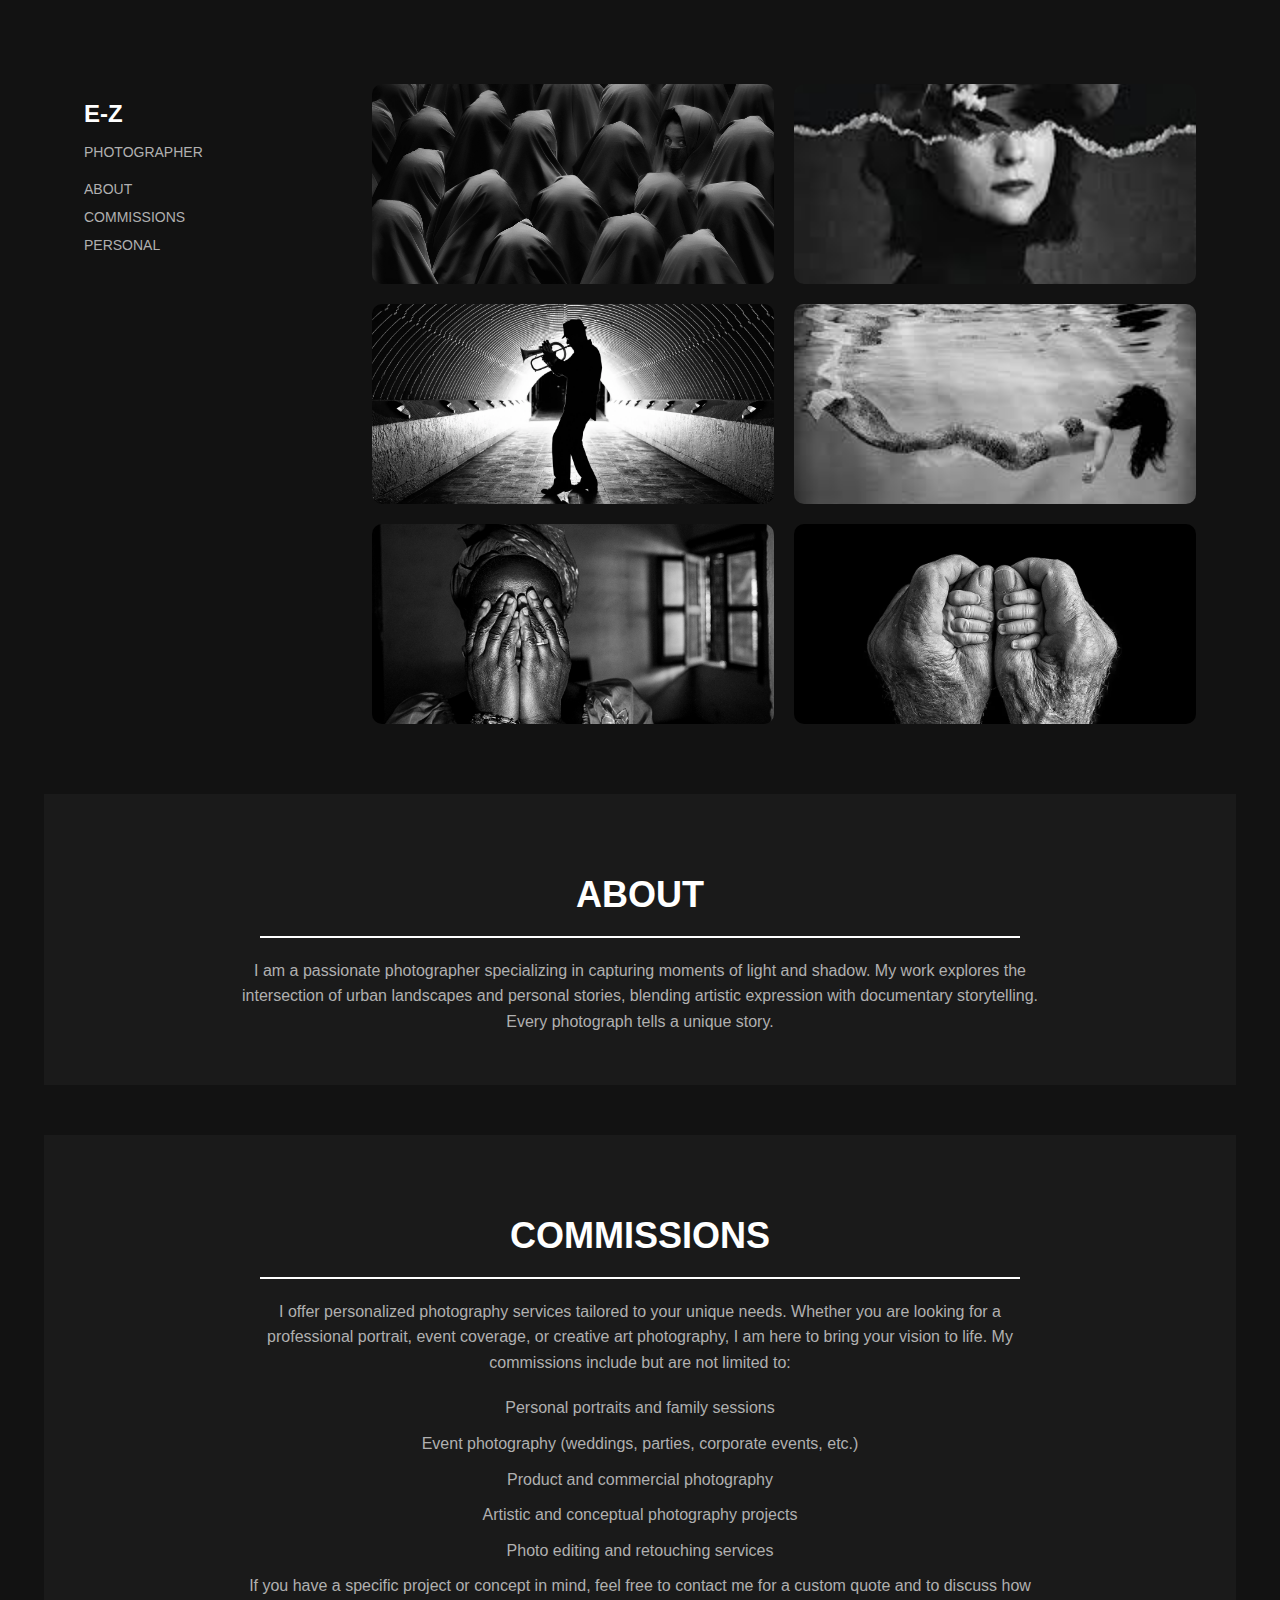
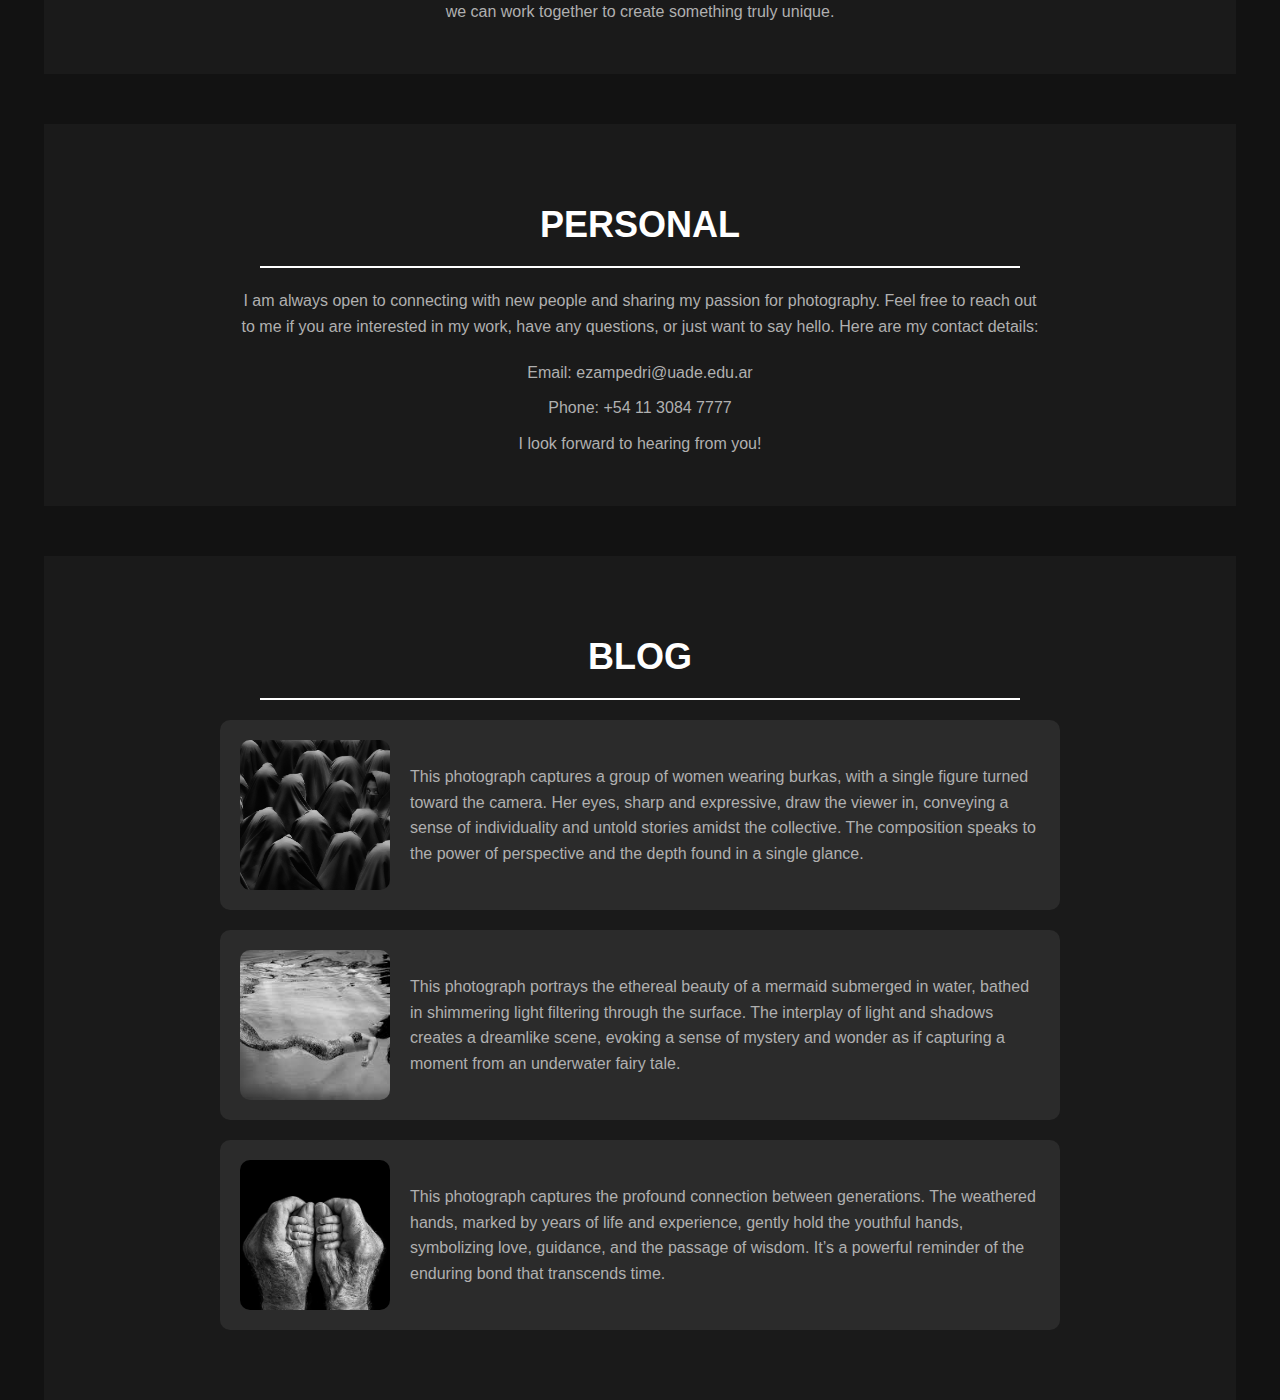
==== porfolio.html @ 59984dcb "Linktree + Blog" ====
<!DOCTYPE html>
<html lang="en">
<head>
    <meta charset="UTF-8">
    <meta name="viewport" content="width=device-width, initial-scale=1.0">
    <title>Photographer Portfolio</title>
    <link rel="stylesheet" href="/css/porfolio.css">
</head>
<body>
    <div class="container">
        <div class="sidebar">
            <h1>E-Z</h1>
            <p>PHOTOGRAPHER</p>
            <nav>
                <ul>
                    <li><a href="#about-section">ABOUT</a></li>
                    <li><a href="#commissions-section">COMMISSIONS</a></li>
                    <li><a href="#personal-section">PERSONAL</a></li>
                </ul>
            </nav>
        </div>
        <div class="gallery">
            <div class="image"><img src="img/im1.jpg" alt="Image 1"></div>
            <div class="image"><img src="img/im2.jpg" alt="Image 2"></div>
            <div class="image"><img src="img/im3.jpg" alt="Image 3"></div>
            <div class="image"><img src="img/im4.jpg" alt="Image 4"></div>
            <div class="image"><img src="img/im5.jpg" alt="Image 5"></div>
            <div class="image"><img src="img/im6.jpg" alt="Image 6"></div>
        </div>
    </div>

    <!-- About Section moved outside container -->
    <div id="about-section" class="about">
        <h2>ABOUT</h2>
        <div class="line"></div>
        <p>
            I am a passionate photographer specializing in capturing moments of light and shadow. 
            My work explores the intersection of urban landscapes and personal stories, blending artistic 
            expression with documentary storytelling. Every photograph tells a unique story.
        </p>
    </div>

    <!-- Commissions Section -->
    <div id="commissions-section" class="commissions">
        <h2>COMMISSIONS</h2>
        <div class="line"></div>
        <p>
            I offer personalized photography services tailored to your unique needs. Whether you are looking for 
            a professional portrait, event coverage, or creative art photography, I am here to bring your vision to life. 
            My commissions include but are not limited to:
        </p>
        <ul>
            <li>Personal portraits and family sessions</li>
            <li>Event photography (weddings, parties, corporate events, etc.)</li>
            <li>Product and commercial photography</li>
            <li>Artistic and conceptual photography projects</li>
            <li>Photo editing and retouching services</li>
        </ul>
        <p>
            If you have a specific project or concept in mind, feel free to contact me for a custom quote and to discuss 
            how we can work together to create something truly unique.
        </p>
    </div>

    <!-- Personal Section -->
    <div id="personal-section" class="personal">
        <h2>PERSONAL</h2>
        <div class="line"></div>
        <p>
            I am always open to connecting with new people and sharing my passion for photography. Feel free to reach out to me 
            if you are interested in my work, have any questions, or just want to say hello. Here are my contact details:
        </p>
        <ul>
            <li>Email: <a href="mailto:ezampedri@uade.edu.ar">ezampedri@uade.edu.ar</a></li>
            <li>Phone: +54 11 3084 7777</li>
        </ul>
        <p>
            I look forward to hearing from you!
        </p>
    </div>

    <!-- Blog Section -->
    <div id="blog-section" class="blog">
        <h2>BLOG</h2>
        <div class="line"></div>
        <div class="blog-entry">
            <img src="img/im1.jpg" alt="people">
            <p>
                This photograph captures a group of women wearing burkas, 
                with a single figure turned toward the camera. 
                Her eyes, sharp and expressive, draw the viewer in, 
                conveying a sense of individuality and untold stories amidst the collective. 
                The composition speaks to the power of perspective and the depth found in a single glance.
            </p>
        </div>
        <div class="blog-entry">
            <img src="img/im4.jpg" alt="people">
            <p>
                This photograph portrays the ethereal beauty of a mermaid submerged in water, 
                bathed in shimmering light filtering through the surface. 
                The interplay of light and shadows creates a dreamlike scene, 
                evoking a sense of mystery and wonder as if capturing a moment from an underwater fairy tale.
            </p>
        </div>
        <div class="blog-entry">
            <img src="img/im6.jpg" alt="people">
            <p>
                This photograph captures the profound connection between generations. 
                The weathered hands, marked by years of life and experience, gently hold the youthful hands, 
                symbolizing love, guidance, and the passage of wisdom. 
                It’s a powerful reminder of the enduring bond that transcends time.
            </p>
        </div>
    </div>
</body>
</html>
---- css/porfolio.css ----
/* General styles */
body {
    margin: 0;
    font-family: Arial, sans-serif;
    background-color: #121212;
    color: #ffffff;
    display: flex;
    flex-direction: column; /* Cambiar a columna para alinear la sección about abajo */
    justify-content: flex-start;
    align-items: center;
    height: auto; /* Cambiar a auto para que la página se ajuste al contenido */
    scroll-behavior: smooth;
}

/* Container setup */
.container {
    display: flex;
    flex-direction: row;
    width: 90%;
    max-width: 1200px;
    height: auto;
    margin-top: 5%;
}

/* Sidebar styles */
.sidebar {
    width: 25%;
    padding: 20px;
    box-sizing: border-box;
}

.sidebar h1 {
    font-size: 24px;
    font-weight: bold;
}

.sidebar p {
    margin-top: 5px;
    font-size: 14px;
    color: #b0b0b0;
}

.sidebar nav ul {
    list-style-type: none;
    padding: 0;
    margin-top: 20px;
}

.sidebar nav ul li {
    margin-bottom: 10px;
}

.sidebar nav ul li a {
    color: #b0b0b0;
    text-decoration: none;
    font-size: 14px;
    transition: color 0.3s;
}

.sidebar nav ul li a:hover {
    color: #ffffff;
}

/* Gallery styles */
.gallery {
    width: 75%;
    display: grid;
    grid-template-columns: repeat(2, 1fr);
    grid-gap: 20px;
    padding: 20px;
    box-sizing: border-box;
}

.gallery .image img {
    width: 100%;
    height: 200px; /* Ajusta este valor según el alto deseado */
    object-fit: cover; /* Asegura que las imágenes mantengan proporciones sin deformarse */
    border-radius: 10px;
    display: block;
}

/* About section styles */
.about {
    width: 90%;
    max-width: 1200px;
    margin-top: 50px; /* Espaciado respecto a la galería */
    text-align: center;
    padding: 50px 20px;
    background-color: #1a1a1a;
}

.about h2 {
    font-size: 36px;
    margin-bottom: 20px;
}

.about .line {
    width: 66%;
    height: 2px;
    background-color: #ffffff;
    margin: 0 auto 20px auto;
}

.about p {
    font-size: 16px;
    line-height: 1.6;
    color: #b0b0b0;
    max-width: 800px;
    margin: 0 auto;
}


/* Commissions section styles */
.commissions {
    width: 90%;
    max-width: 1200px;
    margin-top: 50px; /* Espaciado respecto a la sección about */
    text-align: center;
    padding: 50px 20px;
    background-color: #1a1a1a;
}

.commissions h2 {
    font-size: 36px;
    margin-bottom: 20px;
}

.commissions .line {
    width: 66%;
    height: 2px;
    background-color: #ffffff;
    margin: 0 auto 20px auto;
}

.commissions p, .commissions ul {
    font-size: 16px;
    line-height: 1.6;
    color: #b0b0b0;
    max-width: 800px;
    margin: 0 auto;
}

.commissions ul {
    list-style-type: none;
    padding: 0;
    margin-top: 20px;
}

.commissions ul li {
    margin-bottom: 10px;
    font-size: 16px;
}

/* Personal section styles */
.personal {
    width: 90%;
    max-width: 1200px;
    margin-top: 50px; /* Espaciado respecto a la sección commissions */
    text-align: center;
    padding: 50px 20px;
    background-color: #1a1a1a;
}

.personal h2 {
    font-size: 36px;
    margin-bottom: 20px;
}

.personal .line {
    width: 66%;
    height: 2px;
    background-color: #ffffff;
    margin: 0 auto 20px auto;
}

.personal p, .personal ul {
    font-size: 16px;
    line-height: 1.6;
    color: #b0b0b0;
    max-width: 800px;
    margin: 0 auto;
}

.personal ul {
    list-style-type: none;
    padding: 0;
    margin-top: 20px;
}

.personal ul li {
    margin-bottom: 10px;
    font-size: 16px;
}

.personal ul li a {
    color: #b0b0b0;
    text-decoration: none;
}

.personal ul li a:hover {
    color: #ffffff;
}

/* Blog Section Styles */
.blog {
    width: 90%;
    max-width: 1200px;
    margin-top: 50px; /* Espaciado respecto a la sección personal */
    text-align: center;
    padding: 50px 20px;
    background-color: #1a1a1a;
}

.blog h2 {
    font-size: 36px;
    margin-bottom: 20px;
}

.blog .line {
    width: 66%;
    height: 2px;
    background-color: #ffffff;
    margin: 0 auto 20px auto;
}

.blog-entry {
    display: flex;
    align-items: center;
    justify-content: center;
    max-width: 800px;
    margin: 20px auto;
    padding: 20px;
    background-color: #2b2b2b;
    border-radius: 10px;
}

.blog-entry img {
    width: 150px;
    height: 150px;
    border-radius: 10px;
    margin-right: 20px;
    object-fit: cover;
}

.blog-entry p {
    font-size: 16px;
    line-height: 1.6;
    color: #b0b0b0;
    text-align: left;
    margin: 0;
}



/* Responsive Styles */
/* Tablets */
@media (max-width: 768px) {
    body {
        align-items: flex-start;
    }

    .container {
        flex-direction: column;
        align-items: center;
    }

    .sidebar {
        width: 100%;
        text-align: center;
        padding: 10px;
    }

    .gallery {
        width: 100%;
        grid-template-columns: 1fr;
        padding: 10px;
    }

    .gallery .image img {
        height: 150px; /* Menor altura para pantallas pequeñas */
    }
}

/* Mobile */
@media (max-width: 480px) {
    body {
        align-items: flex-start;
    }

    .container {
        width: 100%;
    }

    .sidebar h1 {
        font-size: 20px;
    }

    .sidebar p {
        font-size: 12px;
    }

    .sidebar nav ul li a {
        font-size: 12px;
    }

    .gallery {
        grid-gap: 10px;
    }

    .gallery .image img {
        border-radius: 5px;
        height: 150px;
    }
}
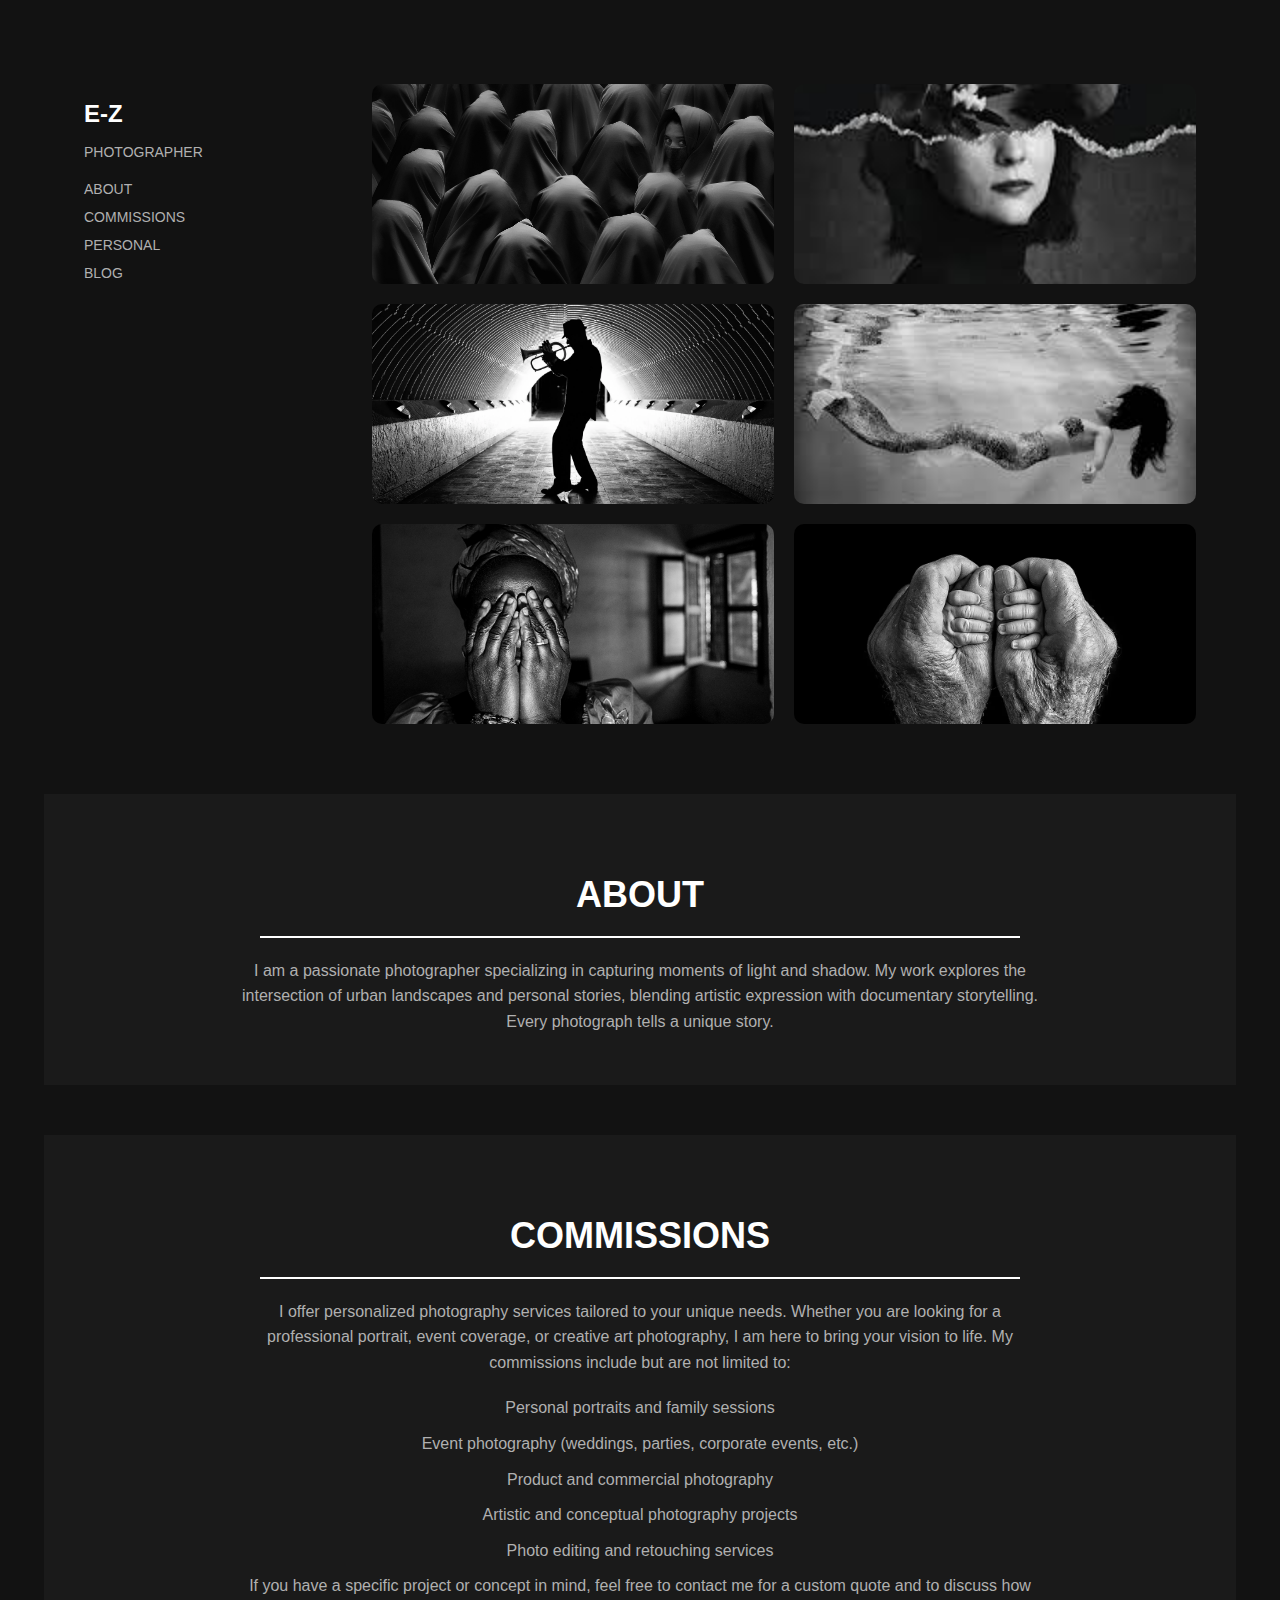
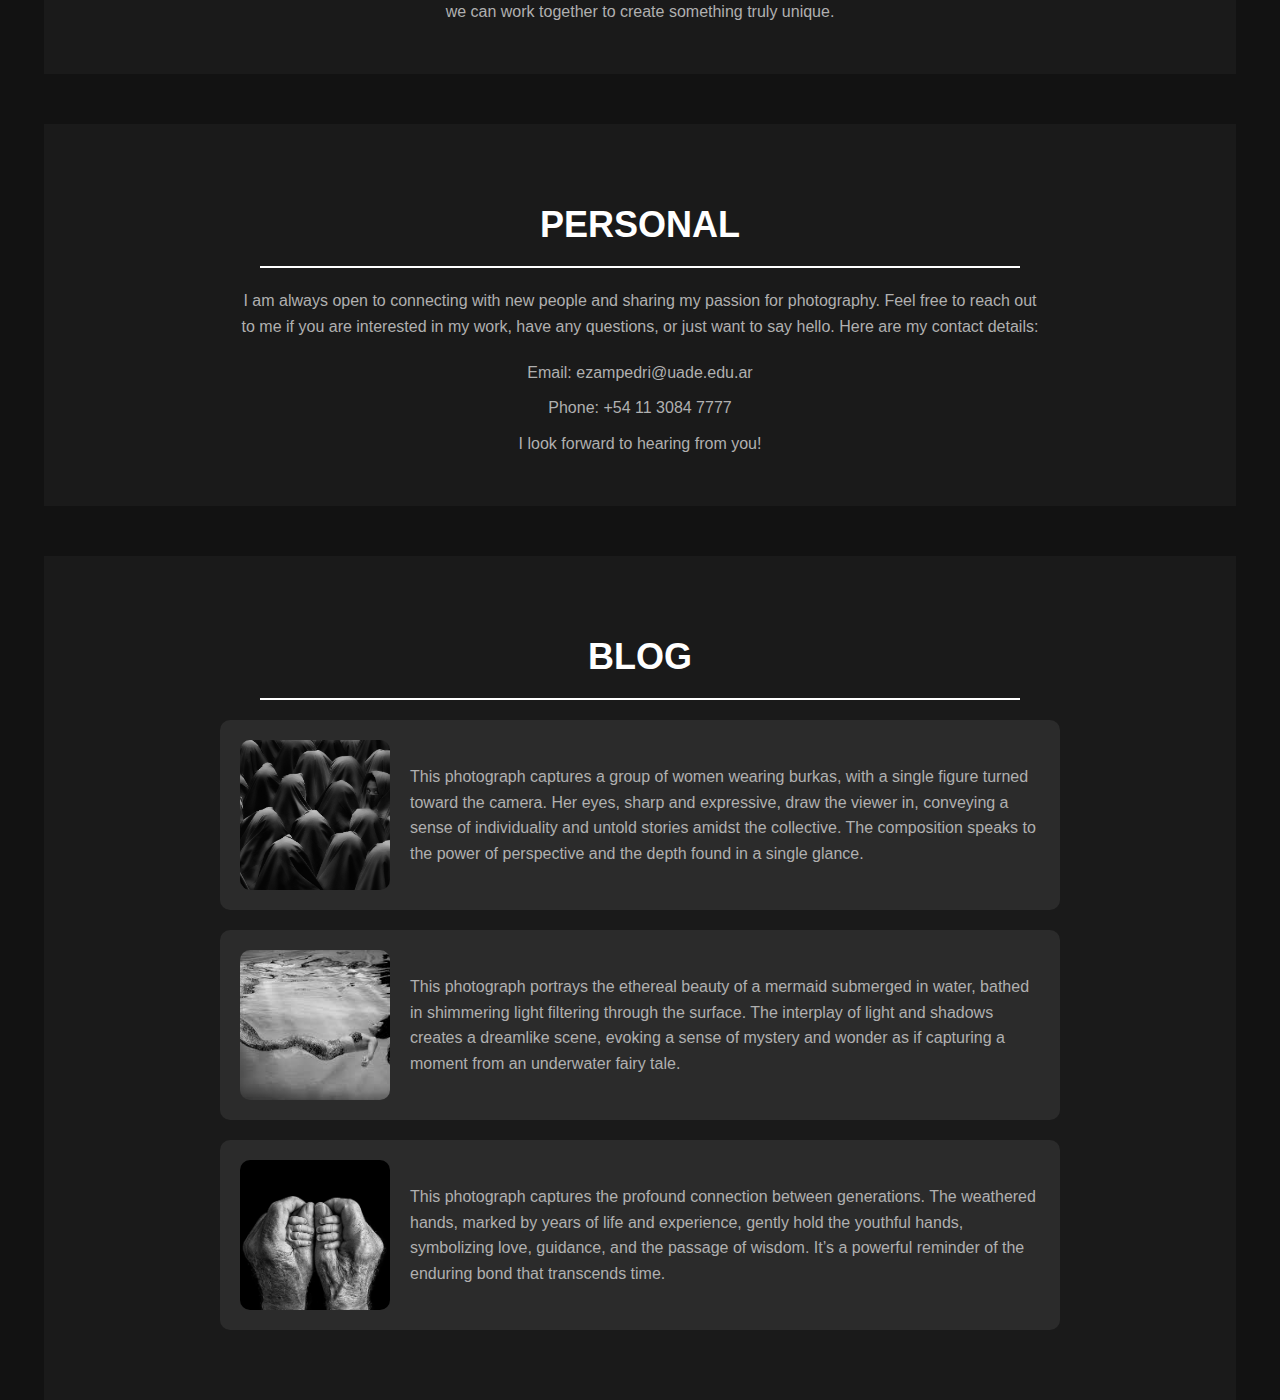
==== commit 3687053b: "Se agrega link BLOG" ====
--- a/porfolio.html
+++ b/porfolio.html
@@ -16,6 +16,7 @@
                     <li><a href="#about-section">ABOUT</a></li>
                     <li><a href="#commissions-section">COMMISSIONS</a></li>
                     <li><a href="#personal-section">PERSONAL</a></li>
+                    <li><a href="#blog-section">BLOG</a></li>
                 </ul>
             </nav>
         </div>
